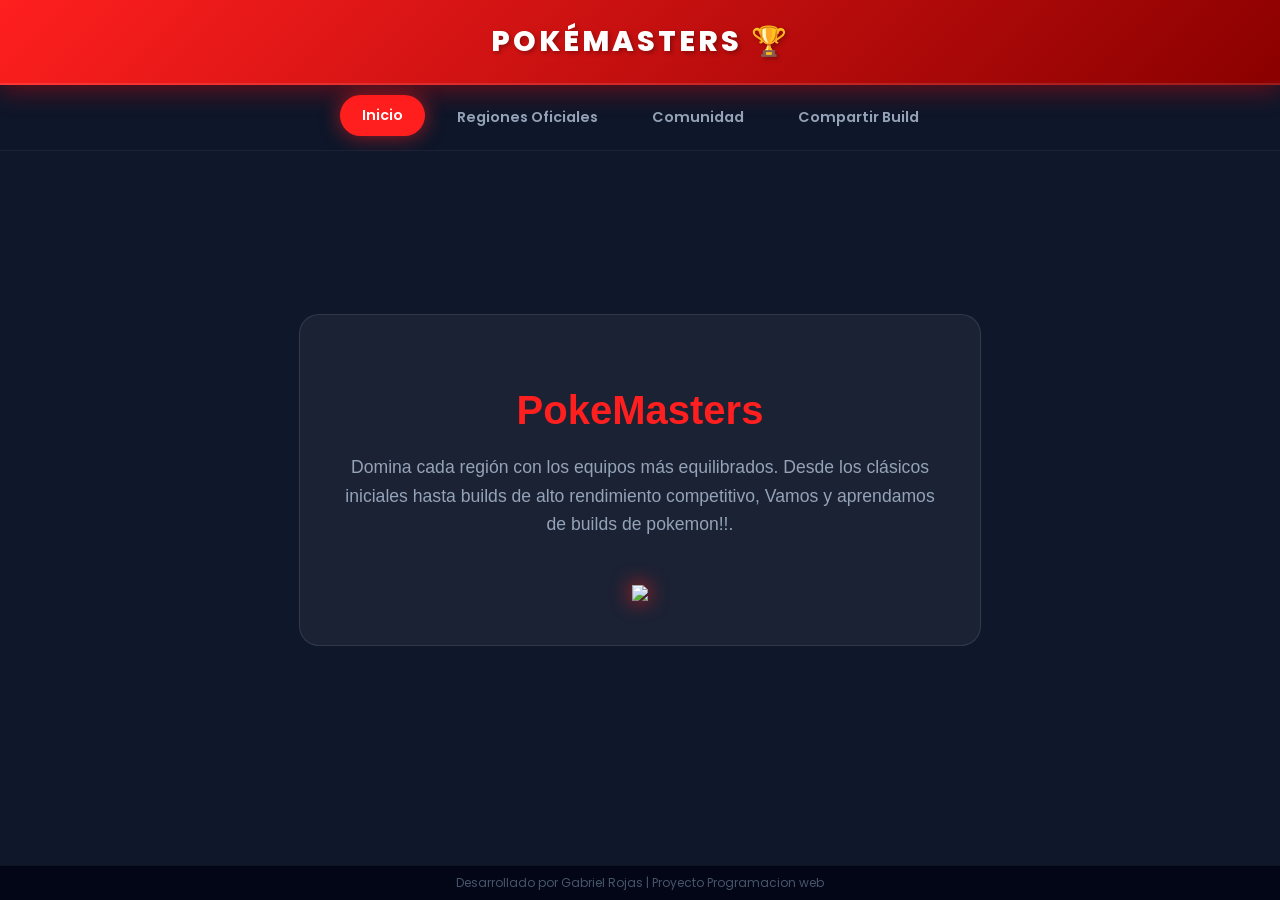
==== index.html @ 857f6d7b "First commit of the app" ====
<!DOCTYPE html>
<html lang="es">
<head>
    <title>PokeMaster - Gabo Edition</title>
    <meta charset="UTF-8">
    <meta name="viewport" content="width=device-width, initial-scale=1.0">
    <link href="https://fonts.googleapis.com/css2?family=Poppins:wght@300;400;600;800&display=swap" rel="stylesheet">
    
    <style>
        :root {
            --primary: #ff1f1f;      /* Rojo Pokéball */
            --accent: #00d4ff;       /* Cian Eléctrico */
            --dark-bg: #0f172a;      /* Azul muy oscuro */
            --nav-bg: rgba(15, 23, 42, 0.9);
            --glass: rgba(255, 255, 255, 0.05);
        }

        /* Reset de estilos */
        * { 
            box-sizing: border-box; 
            margin: 0; 
            padding: 0; 
        }

        body {
            font-family: 'Poppins', sans-serif;
            background: var(--dark-bg);
            color: white;
            height: 100vh;
            display: flex;
            flex-direction: column;
            overflow: hidden; /* Evita doble scroll con el iframe */
        }

        /* Encabezado con degradado y sombra */
        header {
            padding: 20px;
            text-align: center;
            background: linear-gradient(135deg, #ff1f1f 0%, #8b0000 100%);
            box-shadow: 0 4px 25px rgba(255, 0, 0, 0.4);
            z-index: 10;
            border-bottom: 2px solid rgba(255, 255, 255, 0.1);
        }

        header h1 { 
            font-weight: 800; 
            letter-spacing: 3px; 
            text-transform: uppercase; 
            font-size: 1.8rem;
            text-shadow: 2px 2px 4px rgba(0,0,0,0.3);
        }

        /* Barra de navegación flotante tipo Glassmorphism */
        nav {
            background: var(--nav-bg);
            backdrop-filter: blur(12px);
            -webkit-backdrop-filter: blur(12px);
            display: flex;
            justify-content: center;
            padding: 12px;
            gap: 10px;
            border-bottom: 1px solid var(--glass);
            box-shadow: 0 4px 15px rgba(0,0,0,0.2);
        }

        nav a {
            text-decoration: none;
            color: #94a3b8;
            font-weight: 600;
            padding: 10px 22px;
            border-radius: 50px;
            font-size: 0.9rem;
            transition: all 0.4s cubic-bezier(0.175, 0.885, 0.32, 1.275);
        }

        /* Efecto cuando el link está activo o se pasa el mouse */
        nav a:hover, nav a.active {
            background: var(--primary);
            color: white;
            box-shadow: 0 0 20px rgba(255, 31, 31, 0.6);
            transform: translateY(-2px);
        }

        /* Estilo especial para el botón de Comunidad */
        nav a[href="comunidad.jsp"]:hover, nav a[href="comunidad.jsp"].active {
            background: var(--accent);
            box-shadow: 0 0 20px rgba(0, 212, 255, 0.6);
        }

        /* Contenedor del Iframe */
        .content-area {
            flex-grow: 1;
            position: relative;
            background: radial-gradient(circle at center, #1e293b 0%, #0f172a 100%);
        }

        iframe { 
            position: absolute;
            top: 0;
            left: 0;
            width: 100%; 
            height: 100%; 
            border: none; 
            background: transparent;
        }

        /* Footer minimalista */
        footer {
            background: #020617;
            color: #475569;
            text-align: center;
            padding: 8px;
            font-size: 0.75rem;
            border-top: 1px solid var(--glass);
        }
    </style>
</head>
<body>

    <header>
        <h1>POKÉMASTERS 🏆</h1>
    </header>

    <nav id="mainNav">
        <a href="Inicio.html" target="centro" class="active">Inicio</a>
        <a href="regiones.html" target="centro">Regiones Oficiales</a>
        <a href="comunidad.jsp" target="centro">Comunidad</a>
        <a href="creacion.html" target="centro">Compartir Build</a>
    </nav>

    <main class="content-area">
        <iframe src="Inicio.html" name="centro" id="centroFrame"></iframe>
    </main>

    <footer>
        Desarrollado por Gabriel Rojas | Proyecto Programacion web 
    </footer>

    <script>
        
        const links = document.querySelectorAll('nav a');
        
        links.forEach(link => {
            link.addEventListener('click', () => {
                
                links.forEach(l => l.classList.remove('active'));
               
                link.classList.add('active');
            });
        });

     
        document.getElementById('centroFrame').onload = function() {
            window.scrollTo(0, 0);
        };
    </script>

</body>
</html>
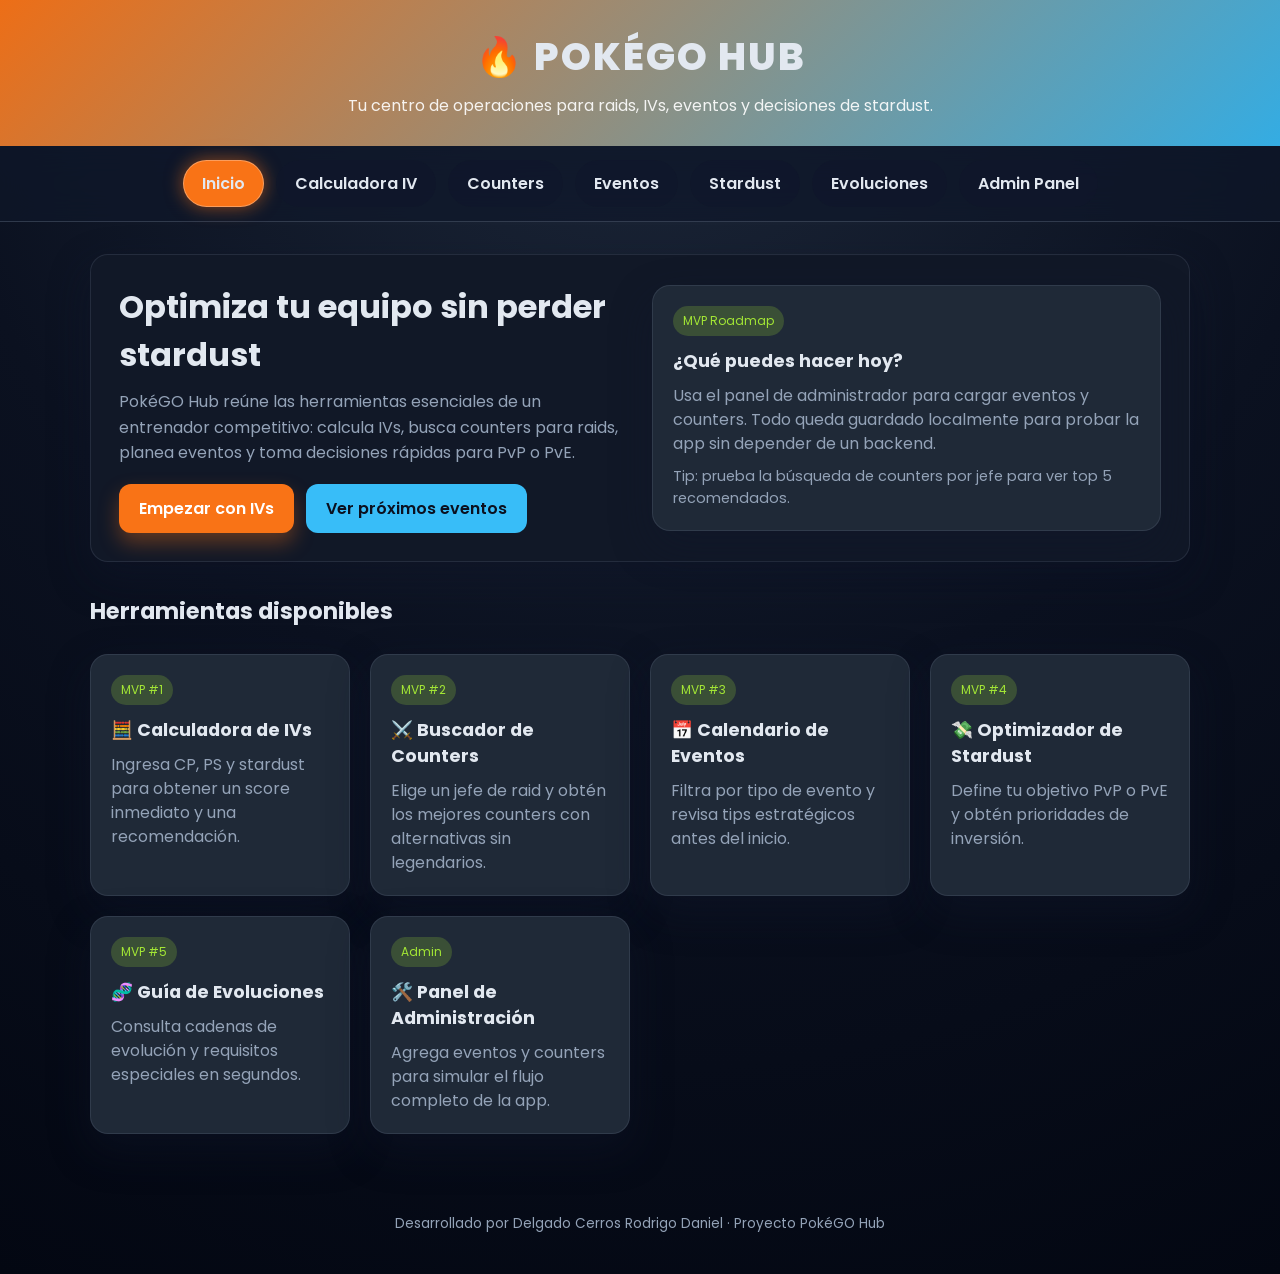
==== commit bb4a24ea: "Create PokeGo-Hub MVP pages" ====
--- a/index.html
+++ b/index.html
@@ -1,159 +1,91 @@
 <!DOCTYPE html>
 <html lang="es">
 <head>
-    <title>PokeMaster - Gabo Edition</title>
-    <meta charset="UTF-8">
-    <meta name="viewport" content="width=device-width, initial-scale=1.0">
-    <link href="https://fonts.googleapis.com/css2?family=Poppins:wght@300;400;600;800&display=swap" rel="stylesheet">
-    
-    <style>
-        :root {
-            --primary: #ff1f1f;      /* Rojo Pokéball */
-            --accent: #00d4ff;       /* Cian Eléctrico */
-            --dark-bg: #0f172a;      /* Azul muy oscuro */
-            --nav-bg: rgba(15, 23, 42, 0.9);
-            --glass: rgba(255, 255, 255, 0.05);
-        }
-
-        /* Reset de estilos */
-        * { 
-            box-sizing: border-box; 
-            margin: 0; 
-            padding: 0; 
-        }
-
-        body {
-            font-family: 'Poppins', sans-serif;
-            background: var(--dark-bg);
-            color: white;
-            height: 100vh;
-            display: flex;
-            flex-direction: column;
-            overflow: hidden; /* Evita doble scroll con el iframe */
-        }
-
-        /* Encabezado con degradado y sombra */
-        header {
-            padding: 20px;
-            text-align: center;
-            background: linear-gradient(135deg, #ff1f1f 0%, #8b0000 100%);
-            box-shadow: 0 4px 25px rgba(255, 0, 0, 0.4);
-            z-index: 10;
-            border-bottom: 2px solid rgba(255, 255, 255, 0.1);
-        }
-
-        header h1 { 
-            font-weight: 800; 
-            letter-spacing: 3px; 
-            text-transform: uppercase; 
-            font-size: 1.8rem;
-            text-shadow: 2px 2px 4px rgba(0,0,0,0.3);
-        }
-
-        /* Barra de navegación flotante tipo Glassmorphism */
-        nav {
-            background: var(--nav-bg);
-            backdrop-filter: blur(12px);
-            -webkit-backdrop-filter: blur(12px);
-            display: flex;
-            justify-content: center;
-            padding: 12px;
-            gap: 10px;
-            border-bottom: 1px solid var(--glass);
-            box-shadow: 0 4px 15px rgba(0,0,0,0.2);
-        }
-
-        nav a {
-            text-decoration: none;
-            color: #94a3b8;
-            font-weight: 600;
-            padding: 10px 22px;
-            border-radius: 50px;
-            font-size: 0.9rem;
-            transition: all 0.4s cubic-bezier(0.175, 0.885, 0.32, 1.275);
-        }
-
-        /* Efecto cuando el link está activo o se pasa el mouse */
-        nav a:hover, nav a.active {
-            background: var(--primary);
-            color: white;
-            box-shadow: 0 0 20px rgba(255, 31, 31, 0.6);
-            transform: translateY(-2px);
-        }
-
-        /* Estilo especial para el botón de Comunidad */
-        nav a[href="comunidad.jsp"]:hover, nav a[href="comunidad.jsp"].active {
-            background: var(--accent);
-            box-shadow: 0 0 20px rgba(0, 212, 255, 0.6);
-        }
-
-        /* Contenedor del Iframe */
-        .content-area {
-            flex-grow: 1;
-            position: relative;
-            background: radial-gradient(circle at center, #1e293b 0%, #0f172a 100%);
-        }
-
-        iframe { 
-            position: absolute;
-            top: 0;
-            left: 0;
-            width: 100%; 
-            height: 100%; 
-            border: none; 
-            background: transparent;
-        }
-
-        /* Footer minimalista */
-        footer {
-            background: #020617;
-            color: #475569;
-            text-align: center;
-            padding: 8px;
-            font-size: 0.75rem;
-            border-top: 1px solid var(--glass);
-        }
-    </style>
+  <meta charset="UTF-8">
+  <meta name="viewport" content="width=device-width, initial-scale=1.0">
+  <title>PokéGO Hub</title>
+  <link rel="preconnect" href="https://fonts.googleapis.com">
+  <link rel="preconnect" href="https://fonts.gstatic.com" crossorigin>
+  <link href="https://fonts.googleapis.com/css2?family=Poppins:wght@300;400;600;700;800&display=swap" rel="stylesheet">
+  <link rel="stylesheet" href="styles.css">
 </head>
 <body>
+  <header class="header">
+    <h1>🔥 PokéGO Hub</h1>
+    <p>Tu centro de operaciones para raids, IVs, eventos y decisiones de stardust.</p>
+  </header>
 
-    <header>
-        <h1>POKÉMASTERS 🏆</h1>
-    </header>
+  <nav class="nav">
+    <a class="active" href="index.html">Inicio</a>
+    <a href="iv-calculator.jsp">Calculadora IV</a>
+    <a href="raid-counters.jsp">Counters</a>
+    <a href="events.jsp">Eventos</a>
+    <a href="stardust-planner.jsp">Stardust</a>
+    <a href="evolutions.jsp">Evoluciones</a>
+    <a href="admin.jsp">Admin Panel</a>
+  </nav>
 
-    <nav id="mainNav">
-        <a href="Inicio.html" target="centro" class="active">Inicio</a>
-        <a href="regiones.html" target="centro">Regiones Oficiales</a>
-        <a href="comunidad.jsp" target="centro">Comunidad</a>
-        <a href="creacion.html" target="centro">Compartir Build</a>
-    </nav>
+  <main class="container">
+    <section class="hero">
+      <div>
+        <h2>Optimiza tu equipo sin perder stardust</h2>
+        <p>
+          PokéGO Hub reúne las herramientas esenciales de un entrenador competitivo: calcula IVs,
+          busca counters para raids, planea eventos y toma decisiones rápidas para PvP o PvE.
+        </p>
+        <div class="hero-actions">
+          <a class="button primary" href="iv-calculator.jsp">Empezar con IVs</a>
+          <a class="button secondary" href="events.jsp">Ver próximos eventos</a>
+        </div>
+      </div>
+      <div class="card">
+        <span class="tag">MVP Roadmap</span>
+        <h3>¿Qué puedes hacer hoy?</h3>
+        <p>
+          Usa el panel de administrador para cargar eventos y counters. Todo queda guardado
+          localmente para probar la app sin depender de un backend.
+        </p>
+        <p class="notice">Tip: prueba la búsqueda de counters por jefe para ver top 5 recomendados.</p>
+      </div>
+    </section>
 
-    <main class="content-area">
-        <iframe src="Inicio.html" name="centro" id="centroFrame"></iframe>
-    </main>
+    <h2 class="section-title">Herramientas disponibles</h2>
+    <div class="card-grid">
+      <a class="card" href="iv-calculator.jsp">
+        <span class="tag">MVP #1</span>
+        <h3>🧮 Calculadora de IVs</h3>
+        <p>Ingresa CP, PS y stardust para obtener un score inmediato y una recomendación.</p>
+      </a>
+      <a class="card" href="raid-counters.jsp">
+        <span class="tag">MVP #2</span>
+        <h3>⚔️ Buscador de Counters</h3>
+        <p>Elige un jefe de raid y obtén los mejores counters con alternativas sin legendarios.</p>
+      </a>
+      <a class="card" href="events.jsp">
+        <span class="tag">MVP #3</span>
+        <h3>📅 Calendario de Eventos</h3>
+        <p>Filtra por tipo de evento y revisa tips estratégicos antes del inicio.</p>
+      </a>
+      <a class="card" href="stardust-planner.jsp">
+        <span class="tag">MVP #4</span>
+        <h3>💸 Optimizador de Stardust</h3>
+        <p>Define tu objetivo PvP o PvE y obtén prioridades de inversión.</p>
+      </a>
+      <a class="card" href="evolutions.jsp">
+        <span class="tag">MVP #5</span>
+        <h3>🧬 Guía de Evoluciones</h3>
+        <p>Consulta cadenas de evolución y requisitos especiales en segundos.</p>
+      </a>
+      <a class="card" href="admin.jsp">
+        <span class="tag">Admin</span>
+        <h3>🛠️ Panel de Administración</h3>
+        <p>Agrega eventos y counters para simular el flujo completo de la app.</p>
+      </a>
+    </div>
+  </main>
 
-    <footer>
-        Desarrollado por Gabriel Rojas | Proyecto Programacion web 
-    </footer>
-
-    <script>
-        
-        const links = document.querySelectorAll('nav a');
-        
-        links.forEach(link => {
-            link.addEventListener('click', () => {
-                
-                links.forEach(l => l.classList.remove('active'));
-               
-                link.classList.add('active');
-            });
-        });
-
-     
-        document.getElementById('centroFrame').onload = function() {
-            window.scrollTo(0, 0);
-        };
-    </script>
-
+  <footer class="footer">
+    Desarrollado por Delgado Cerros Rodrigo Daniel · Proyecto PokéGO Hub
+  </footer>
 </body>
-</html>+</html>
--- a/styles.css
+++ b/styles.css
@@ -0,0 +1,287 @@
+:root {
+  --bg: #0b1120;
+  --panel: #111827;
+  --panel-light: #1f2937;
+  --primary: #f97316;
+  --secondary: #38bdf8;
+  --accent: #a3e635;
+  --text: #e2e8f0;
+  --muted: #94a3b8;
+  --danger: #f87171;
+  --glass: rgba(15, 23, 42, 0.7);
+  --shadow: 0 16px 40px rgba(15, 23, 42, 0.45);
+  --radius: 18px;
+}
+
+* {
+  box-sizing: border-box;
+  margin: 0;
+  padding: 0;
+}
+
+body {
+  font-family: 'Poppins', sans-serif;
+  background: radial-gradient(circle at top, #1e293b 0%, var(--bg) 50%, #030712 100%);
+  color: var(--text);
+  min-height: 100vh;
+}
+
+a {
+  color: inherit;
+  text-decoration: none;
+}
+
+.header {
+  background: linear-gradient(135deg, rgba(249, 115, 22, 0.95), rgba(56, 189, 248, 0.9));
+  padding: 28px 16px;
+  text-align: center;
+  box-shadow: var(--shadow);
+}
+
+.header h1 {
+  font-size: 2.4rem;
+  letter-spacing: 2px;
+  text-transform: uppercase;
+  font-weight: 800;
+}
+
+.header p {
+  margin-top: 8px;
+  font-size: 1rem;
+  color: rgba(255, 255, 255, 0.9);
+}
+
+.nav {
+  display: flex;
+  justify-content: center;
+  gap: 12px;
+  flex-wrap: wrap;
+  background: var(--glass);
+  padding: 14px 16px;
+  border-bottom: 1px solid rgba(148, 163, 184, 0.25);
+  backdrop-filter: blur(16px);
+}
+
+.nav a {
+  padding: 10px 18px;
+  border-radius: 999px;
+  background: rgba(15, 23, 42, 0.6);
+  color: var(--text);
+  font-weight: 600;
+  transition: all 0.3s ease;
+  border: 1px solid transparent;
+}
+
+.nav a:hover,
+.nav a.active {
+  background: var(--primary);
+  border-color: rgba(255, 255, 255, 0.3);
+  box-shadow: 0 0 18px rgba(249, 115, 22, 0.55);
+}
+
+.container {
+  width: min(1100px, 92%);
+  margin: 32px auto 60px;
+}
+
+.hero {
+  display: grid;
+  gap: 24px;
+  align-items: center;
+  grid-template-columns: repeat(auto-fit, minmax(260px, 1fr));
+  background: var(--panel);
+  padding: 28px;
+  border-radius: var(--radius);
+  box-shadow: var(--shadow);
+  border: 1px solid rgba(148, 163, 184, 0.15);
+}
+
+.hero h2 {
+  font-size: 2rem;
+}
+
+.hero p {
+  color: var(--muted);
+  margin-top: 10px;
+  line-height: 1.6;
+}
+
+.hero .hero-actions {
+  display: flex;
+  gap: 12px;
+  flex-wrap: wrap;
+  margin-top: 18px;
+}
+
+.button {
+  padding: 12px 20px;
+  border-radius: 12px;
+  border: none;
+  cursor: pointer;
+  font-weight: 600;
+  transition: transform 0.2s ease, box-shadow 0.2s ease;
+}
+
+.button.primary {
+  background: var(--primary);
+  color: #fff;
+  box-shadow: 0 10px 20px rgba(249, 115, 22, 0.35);
+}
+
+.button.secondary {
+  background: var(--secondary);
+  color: #0b1120;
+}
+
+.button:hover {
+  transform: translateY(-2px);
+}
+
+.card-grid {
+  display: grid;
+  gap: 20px;
+  grid-template-columns: repeat(auto-fit, minmax(230px, 1fr));
+  margin-top: 26px;
+}
+
+.card {
+  background: var(--panel-light);
+  border-radius: var(--radius);
+  padding: 20px;
+  border: 1px solid rgba(148, 163, 184, 0.15);
+  box-shadow: var(--shadow);
+}
+
+.card h3 {
+  font-size: 1.1rem;
+  margin-bottom: 10px;
+}
+
+.card p {
+  color: var(--muted);
+  line-height: 1.5;
+}
+
+.card .tag {
+  display: inline-block;
+  padding: 6px 10px;
+  background: rgba(163, 230, 53, 0.2);
+  color: var(--accent);
+  border-radius: 999px;
+  font-size: 0.75rem;
+  margin-bottom: 12px;
+}
+
+.section-title {
+  font-size: 1.4rem;
+  margin-top: 32px;
+}
+
+.form {
+  display: grid;
+  gap: 16px;
+  margin-top: 20px;
+}
+
+.form label {
+  font-weight: 600;
+}
+
+.form input,
+.form select,
+.form textarea {
+  width: 100%;
+  padding: 12px 14px;
+  border-radius: 12px;
+  border: 1px solid rgba(148, 163, 184, 0.2);
+  background: rgba(15, 23, 42, 0.7);
+  color: var(--text);
+}
+
+.form textarea {
+  min-height: 120px;
+  resize: vertical;
+}
+
+.results {
+  margin-top: 20px;
+  padding: 18px;
+  border-radius: 14px;
+  background: rgba(56, 189, 248, 0.08);
+  border: 1px solid rgba(56, 189, 248, 0.35);
+}
+
+.results h4 {
+  margin-bottom: 8px;
+}
+
+.list {
+  display: grid;
+  gap: 12px;
+  margin-top: 18px;
+}
+
+.list-item {
+  background: rgba(15, 23, 42, 0.65);
+  padding: 14px;
+  border-radius: 12px;
+  border: 1px solid rgba(148, 163, 184, 0.15);
+}
+
+.badge {
+  padding: 4px 10px;
+  border-radius: 999px;
+  font-size: 0.75rem;
+  display: inline-block;
+  background: rgba(59, 130, 246, 0.2);
+  color: #93c5fd;
+}
+
+.footer {
+  text-align: center;
+  padding: 20px 12px 40px;
+  color: var(--muted);
+  font-size: 0.85rem;
+}
+
+.notice {
+  margin-top: 14px;
+  color: var(--muted);
+  font-size: 0.9rem;
+}
+
+.table {
+  width: 100%;
+  border-collapse: collapse;
+  margin-top: 20px;
+}
+
+.table th,
+.table td {
+  padding: 12px;
+  text-align: left;
+  border-bottom: 1px solid rgba(148, 163, 184, 0.2);
+}
+
+.table th {
+  color: var(--accent);
+}
+
+.highlight {
+  color: var(--accent);
+  font-weight: 600;
+}
+
+.alert {
+  background: rgba(248, 113, 113, 0.15);
+  border: 1px solid rgba(248, 113, 113, 0.45);
+  padding: 12px 16px;
+  border-radius: 12px;
+  margin-top: 14px;
+}
+
+@media (max-width: 600px) {
+  .header h1 {
+    font-size: 1.8rem;
+  }
+}
